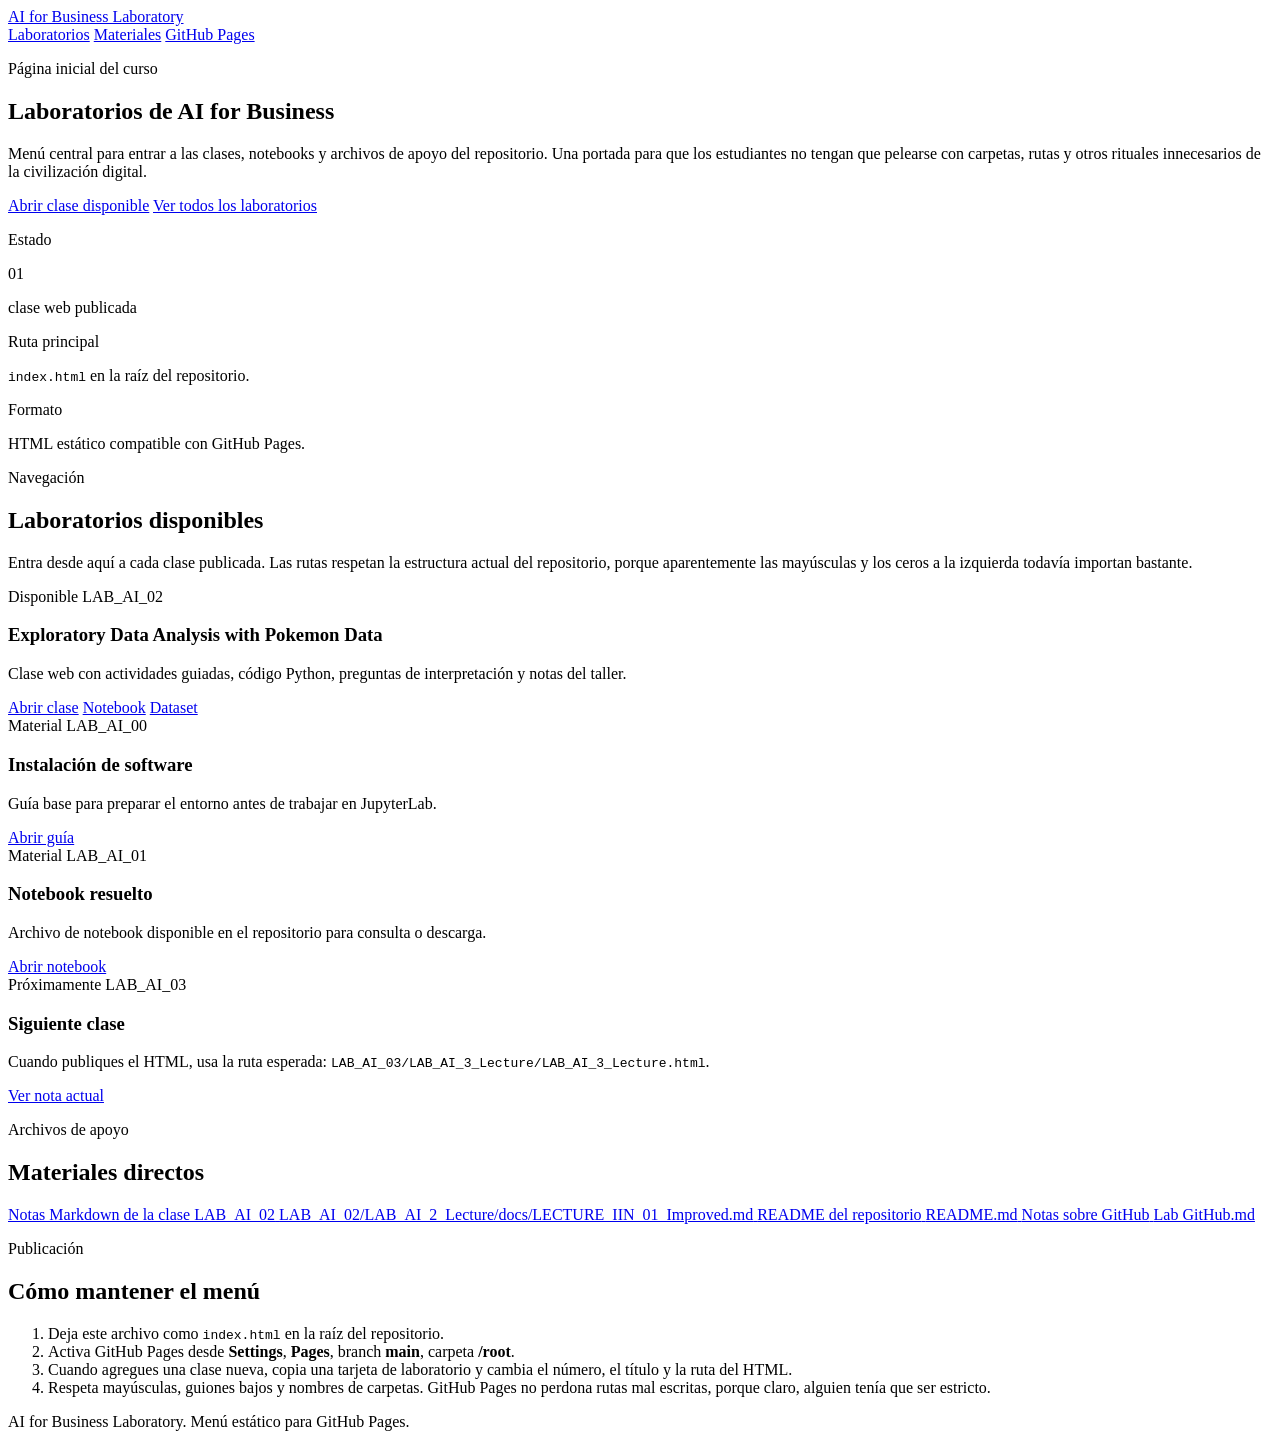
==== index.html @ a340f5af "Add files via upload" ====
<!DOCTYPE html>
<html lang="es">
<head>
  <meta charset="UTF-8">
  <meta name="viewport" content="width=device-width, initial-scale=1.0">
  <meta name="description" content="Menú principal del laboratorio AI for Business para navegar por clases, notebooks y materiales.">
  <title>AI for Business Laboratory</title>
  <link rel="stylesheet" href="assets/css/home.css">
</head>
<body class="page">
  <header class="topbar">
    <nav class="nav" aria-label="Navegación principal">
      <a class="nav__brand" href="#home">AI for Business Laboratory</a>
      <div class="nav__links">
        <a class="nav__link" href="#labs">Laboratorios</a>
        <a class="nav__link" href="#materials">Materiales</a>
        <a class="nav__link" href="#publish">GitHub Pages</a>
      </div>
    </nav>
  </header>

  <main class="page__main" id="home">
    <section class="hero">
      <div class="hero__card">
        <p class="hero__eyebrow">Página inicial del curso</p>
        <h1 class="hero__title">Laboratorios de AI for Business</h1>
        <p class="hero__lead">Menú central para entrar a las clases, notebooks y archivos de apoyo del repositorio. Una portada para que los estudiantes no tengan que pelearse con carpetas, rutas y otros rituales innecesarios de la civilización digital.</p>
        <div class="hero__actions">
          <a class="button button--primary" href="LAB_AI_02/LAB_AI_2_Lecture/LAB_AI_2_Lecture.html">Abrir clase disponible</a>
          <a class="button" href="#labs">Ver todos los laboratorios</a>
        </div>
      </div>
      <aside class="poster" aria-label="Resumen del sitio">
        <div class="poster__block">
          <p class="poster__label">Estado</p>
          <p class="poster__number">01</p>
          <p class="poster__text">clase web publicada</p>
        </div>
        <div class="poster__block">
          <p class="poster__label">Ruta principal</p>
          <p class="poster__text"><code>index.html</code> en la raíz del repositorio.</p>
        </div>
        <div class="poster__block">
          <p class="poster__label">Formato</p>
          <p class="poster__text">HTML estático compatible con GitHub Pages.</p>
        </div>
      </aside>
    </section>

    <section class="note-card" id="labs">
      <p class="note-card__eyebrow">Navegación</p>
      <h2 class="note-card__title">Laboratorios disponibles</h2>
      <p>Entra desde aquí a cada clase publicada. Las rutas respetan la estructura actual del repositorio, porque aparentemente las mayúsculas y los ceros a la izquierda todavía importan bastante.</p>

      <div class="lab-grid" aria-label="Lista de laboratorios">
        <article class="lab-card lab-card--ready">
          <div class="lab-card__header">
            <span class="lab-card__status">Disponible</span>
            <span class="lab-card__code">LAB_AI_02</span>
          </div>
          <h3 class="lab-card__title">Exploratory Data Analysis with Pokemon Data</h3>
          <p class="lab-card__text">Clase web con actividades guiadas, código Python, preguntas de interpretación y notas del taller.</p>
          <div class="lab-card__actions">
            <a class="button button--primary" href="LAB_AI_02/LAB_AI_2_Lecture/LAB_AI_2_Lecture.html">Abrir clase</a>
            <a class="button" href="LAB_AI_02/LAB_AI_02_Solved.ipynb">Notebook</a>
            <a class="button" href="LAB_AI_02/All_Pokemon.csv">Dataset</a>
          </div>
        </article>

        <article class="lab-card">
          <div class="lab-card__header">
            <span class="lab-card__status">Material</span>
            <span class="lab-card__code">LAB_AI_00</span>
          </div>
          <h3 class="lab-card__title">Instalación de software</h3>
          <p class="lab-card__text">Guía base para preparar el entorno antes de trabajar en JupyterLab.</p>
          <div class="lab-card__actions">
            <a class="button button--primary" href="LAB_AI_0_Install_Software.md">Abrir guía</a>
          </div>
        </article>

        <article class="lab-card">
          <div class="lab-card__header">
            <span class="lab-card__status">Material</span>
            <span class="lab-card__code">LAB_AI_01</span>
          </div>
          <h3 class="lab-card__title">Notebook resuelto</h3>
          <p class="lab-card__text">Archivo de notebook disponible en el repositorio para consulta o descarga.</p>
          <div class="lab-card__actions">
            <a class="button button--primary" href="LAB_AI_1_Solved.ipynb">Abrir notebook</a>
          </div>
        </article>

        <article class="lab-card lab-card--soon">
          <div class="lab-card__header">
            <span class="lab-card__status">Próximamente</span>
            <span class="lab-card__code">LAB_AI_03</span>
          </div>
          <h3 class="lab-card__title">Siguiente clase</h3>
          <p class="lab-card__text">Cuando publiques el HTML, usa la ruta esperada: <code>LAB_AI_03/LAB_AI_3_Lecture/LAB_AI_3_Lecture.html</code>.</p>
          <div class="lab-card__actions">
            <a class="button" href="LAB_AI_3_Lecture.md">Ver nota actual</a>
          </div>
        </article>
      </div>
    </section>

    <section class="note-card" id="materials">
      <p class="note-card__eyebrow">Archivos de apoyo</p>
      <h2 class="note-card__title">Materiales directos</h2>
      <div class="resource-list">
        <a class="resource-item" href="LAB_AI_02/LAB_AI_2_Lecture/docs/LECTURE_IIN_01_Improved.md">
          <span class="resource-item__title">Notas Markdown de la clase LAB_AI_02</span>
          <span class="resource-item__path">LAB_AI_02/LAB_AI_2_Lecture/docs/LECTURE_IIN_01_Improved.md</span>
        </a>
        <a class="resource-item" href="README.md">
          <span class="resource-item__title">README del repositorio</span>
          <span class="resource-item__path">README.md</span>
        </a>
        <a class="resource-item" href="Lab%20GitHub.md">
          <span class="resource-item__title">Notas sobre GitHub</span>
          <span class="resource-item__path">Lab GitHub.md</span>
        </a>
      </div>
    </section>

    <section class="note-card" id="publish">
      <p class="note-card__eyebrow">Publicación</p>
      <h2 class="note-card__title">Cómo mantener el menú</h2>
      <ol class="list list--ordered">
        <li class="list__item">Deja este archivo como <code>index.html</code> en la raíz del repositorio.</li>
        <li class="list__item">Activa GitHub Pages desde <strong>Settings</strong>, <strong>Pages</strong>, branch <strong>main</strong>, carpeta <strong>/root</strong>.</li>
        <li class="list__item">Cuando agregues una clase nueva, copia una tarjeta de laboratorio y cambia el número, el título y la ruta del HTML.</li>
        <li class="list__item">Respeta mayúsculas, guiones bajos y nombres de carpetas. GitHub Pages no perdona rutas mal escritas, porque claro, alguien tenía que ser estricto.</li>
      </ol>
    </section>
  </main>

  <footer class="footer">
    <p class="footer__text">AI for Business Laboratory. Menú estático para GitHub Pages. <span data-current-year></span></p>
  </footer>

  <script src="assets/js/home.js"></script>
</body>
</html>
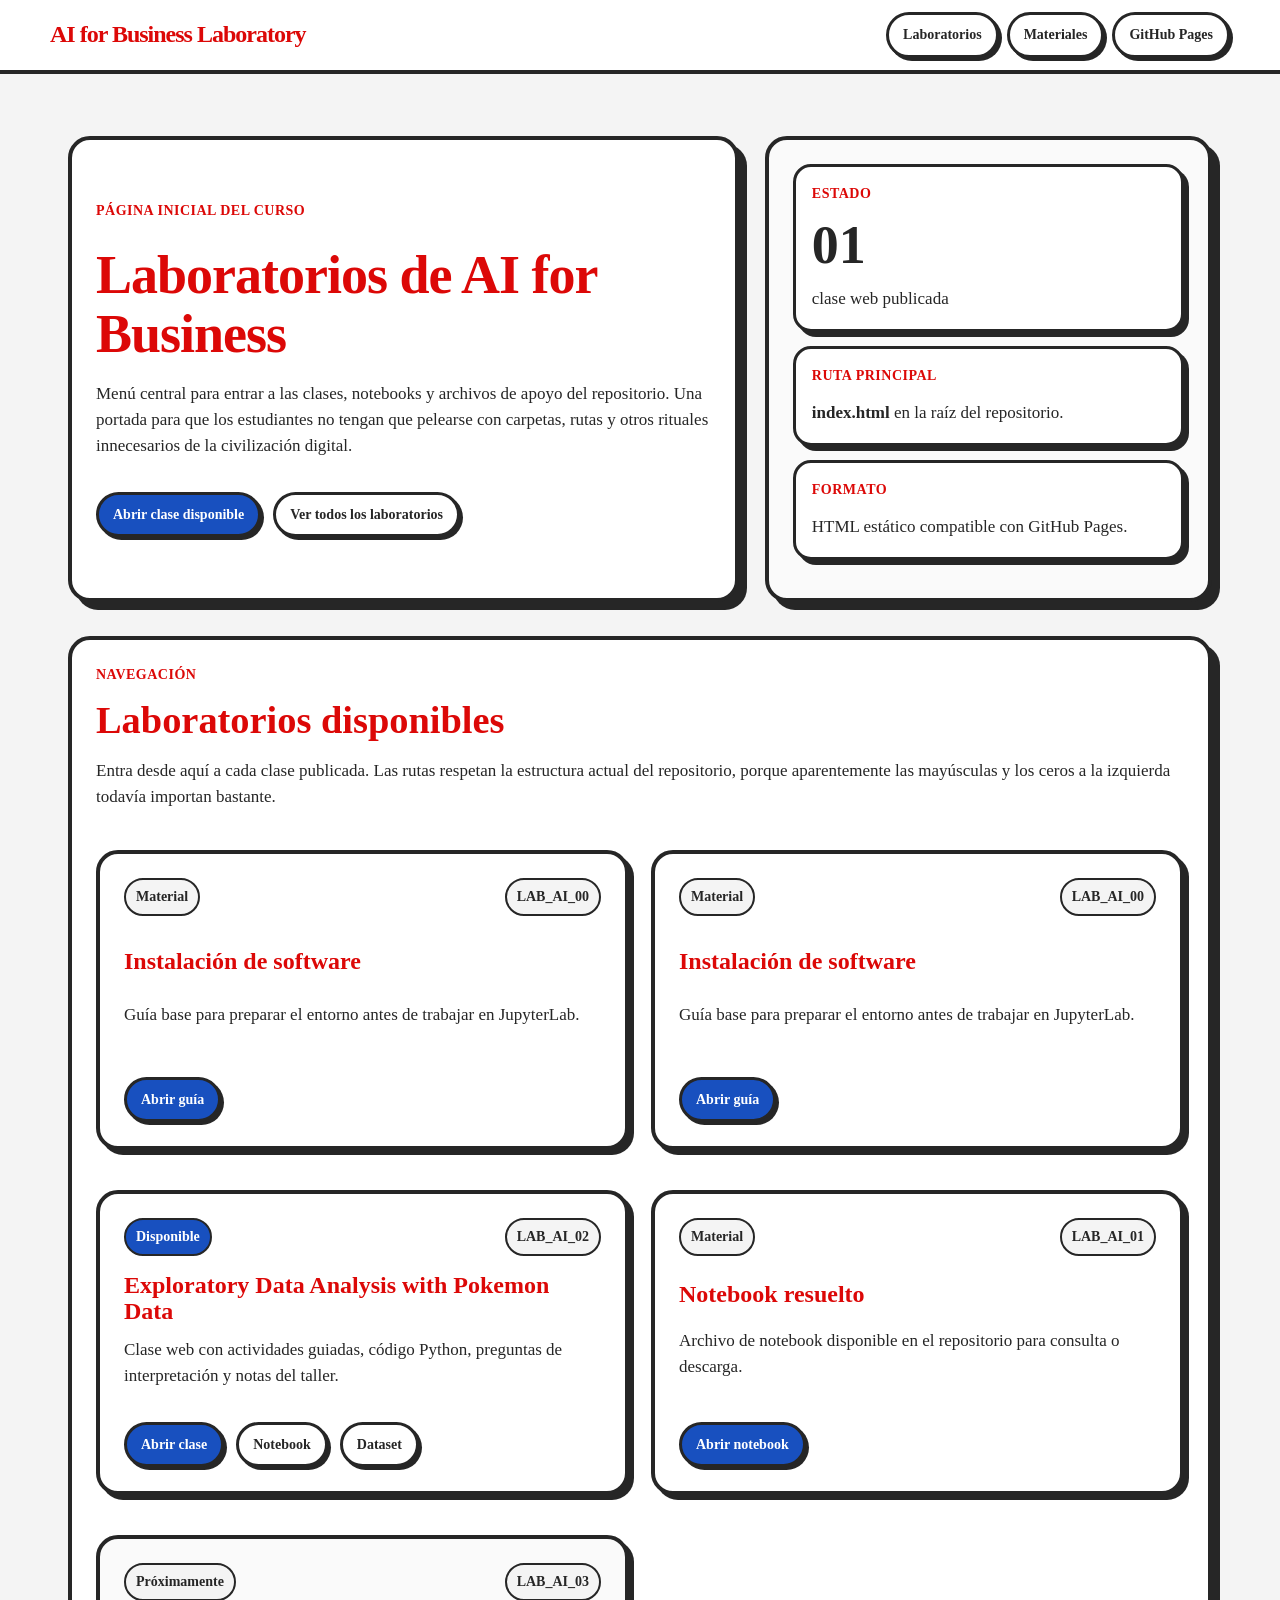
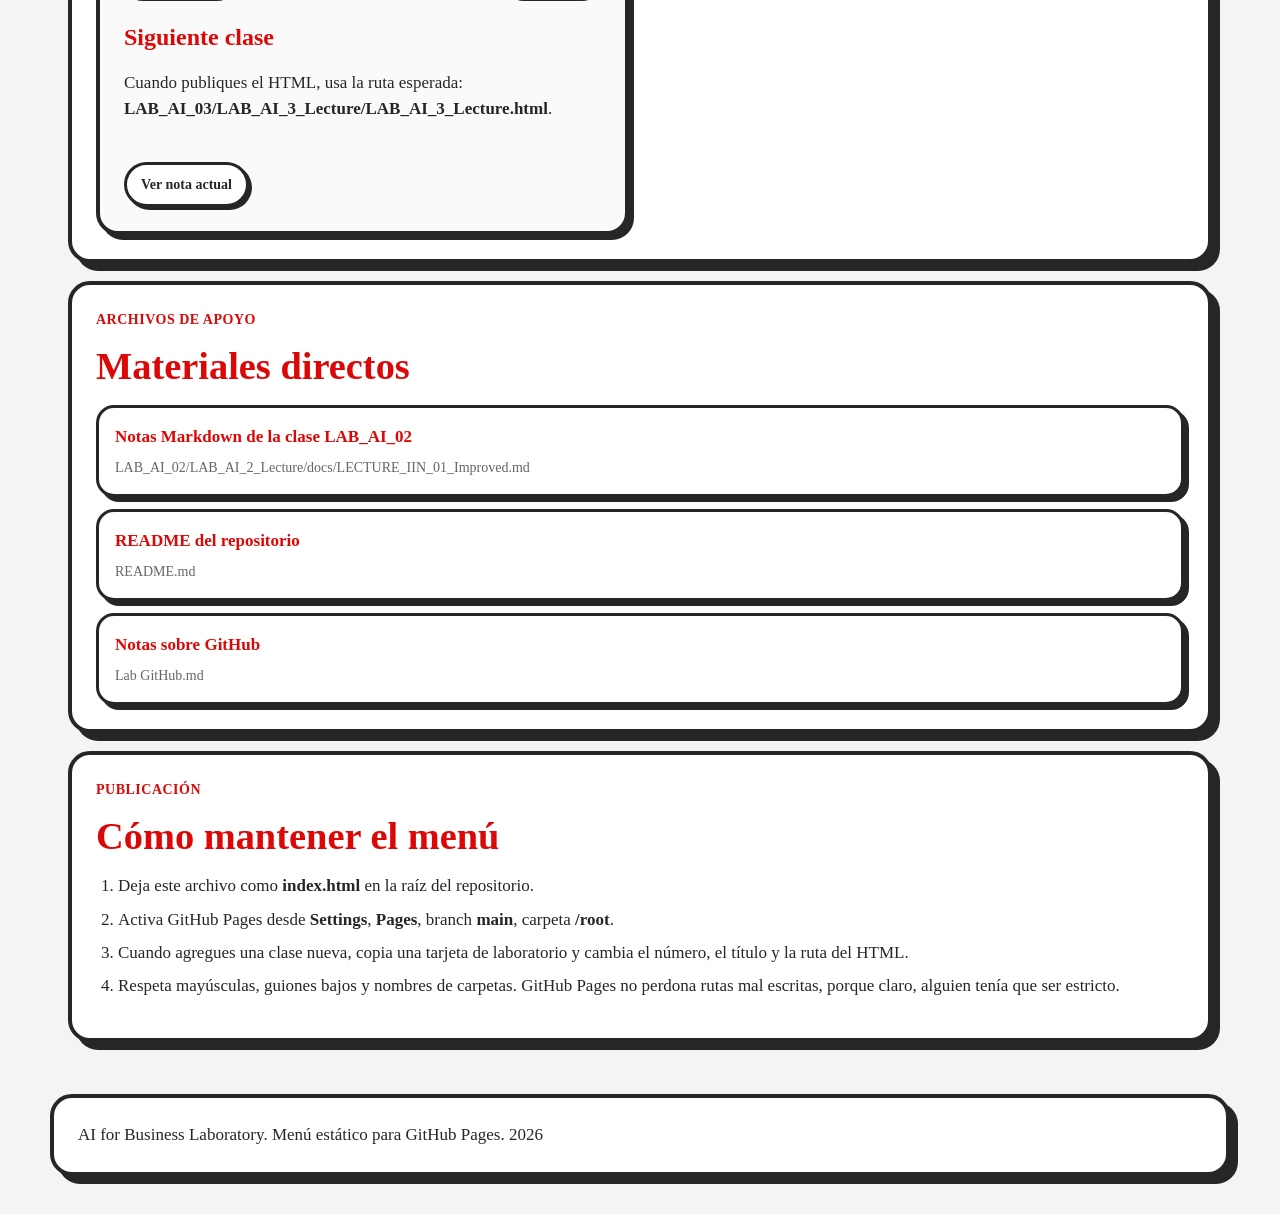
==== commit 3e05e5bb: "Update index.html" ====
--- a/index.html
+++ b/index.html
@@ -53,6 +53,29 @@
       <p>Entra desde aquí a cada clase publicada. Las rutas respetan la estructura actual del repositorio, porque aparentemente las mayúsculas y los ceros a la izquierda todavía importan bastante.</p>
 
       <div class="lab-grid" aria-label="Lista de laboratorios">
+                <article class="lab-card">
+          <div class="lab-card__header">
+            <span class="lab-card__status">Material</span>
+            <span class="lab-card__code">LAB_AI_00</span>
+          </div>
+          <h3 class="lab-card__title">Instalación de software</h3>
+          <p class="lab-card__text">Guía base para preparar el entorno antes de trabajar en JupyterLab.</p>
+          <div class="lab-card__actions">
+            <a class="button button--primary" href="LAB_AI_0_Install_Software.md">Abrir guía</a>
+          </div>
+        </article>
+
+        <article class="lab-card">
+          <div class="lab-card__header">
+            <span class="lab-card__status">Material</span>
+            <span class="lab-card__code">LAB_AI_00</span>
+          </div>
+          <h3 class="lab-card__title">Instalación de software</h3>
+          <p class="lab-card__text">Guía base para preparar el entorno antes de trabajar en JupyterLab.</p>
+          <div class="lab-card__actions">
+            <a class="button button--primary" href="LAB_AI_0_Install_Software.md">Abrir guía</a>
+          </div>
+        </article>
         <article class="lab-card lab-card--ready">
           <div class="lab-card__header">
             <span class="lab-card__status">Disponible</span>
@@ -67,17 +90,7 @@
           </div>
         </article>
 
-        <article class="lab-card">
-          <div class="lab-card__header">
-            <span class="lab-card__status">Material</span>
-            <span class="lab-card__code">LAB_AI_00</span>
-          </div>
-          <h3 class="lab-card__title">Instalación de software</h3>
-          <p class="lab-card__text">Guía base para preparar el entorno antes de trabajar en JupyterLab.</p>
-          <div class="lab-card__actions">
-            <a class="button button--primary" href="LAB_AI_0_Install_Software.md">Abrir guía</a>
-          </div>
-        </article>
+
 
         <article class="lab-card">
           <div class="lab-card__header">
--- a/assets/css/home.css
+++ b/assets/css/home.css
@@ -0,0 +1,346 @@
+/*
+  Home page style aligned with the LAB_AI lecture pages.
+  Palette: red for headings, blue for primary actions, white backgrounds, dark borders.
+*/
+
+:root {
+  --color-red: #dc0807;
+  --color-blue: #1850bf;
+  --color-white: #ffffff;
+  --color-dark: #262626;
+  --color-ink: #262626;
+  --color-light: #f4f4f4;
+  --color-soft: #fafafa;
+  --color-muted: #666666;
+  --border-heavy: 4px solid var(--color-dark);
+  --shadow-heavy: 8px 8px 0 var(--color-dark);
+  --shadow-small: 5px 5px 0 var(--color-dark);
+  --radius-large: 22px;
+  --font-main: "Comic Sans MS", "Comic Sans", cursive;
+  --font-size-small: 14px;
+  --font-size-base: 17px;
+  --font-size-large: 24px;
+  --font-size-title: clamp(34px, 5vw, 54px);
+}
+
+* {
+  box-sizing: border-box;
+  margin: 0;
+  padding: 0;
+}
+
+html {
+  scroll-behavior: smooth;
+}
+
+body {
+  font-family: var(--font-main);
+  background: var(--color-light);
+  color: var(--color-dark);
+  font-size: var(--font-size-base);
+  line-height: 1.55;
+}
+
+a,
+button,
+code {
+  font-family: inherit;
+}
+
+code {
+  font-weight: 900;
+}
+
+h1,
+h2,
+h3,
+h4 {
+  color: var(--color-red);
+  font-weight: 900;
+  line-height: 1.1;
+}
+
+p {
+  margin-bottom: 14px;
+}
+
+.page__main {
+  max-width: 1180px;
+  margin: 0 auto;
+  padding: 28px 18px 52px;
+}
+
+.topbar {
+  position: sticky;
+  top: 0;
+  z-index: 50;
+  background: var(--color-white);
+  color: var(--color-ink);
+  border-bottom: var(--border-heavy);
+  padding: 12px 18px;
+}
+
+.nav {
+  max-width: 1180px;
+  margin: 0 auto;
+  display: flex;
+  align-items: center;
+  justify-content: space-between;
+  gap: 14px;
+  flex-wrap: wrap;
+}
+
+.nav__brand {
+  color: var(--color-red);
+  font-size: var(--font-size-large);
+  font-weight: 900;
+  letter-spacing: -1px;
+  text-decoration: none;
+}
+
+.nav__links {
+  display: flex;
+  gap: 8px;
+  flex-wrap: wrap;
+}
+
+.nav__link,
+.button {
+  border: 3px solid var(--color-dark);
+  border-radius: 999px;
+  background: var(--color-white);
+  color: var(--color-dark);
+  padding: 9px 14px;
+  font-size: var(--font-size-small);
+  font-weight: 900;
+  cursor: pointer;
+  box-shadow: 3px 3px 0 var(--color-dark);
+  text-decoration: none;
+  display: inline-flex;
+  align-items: center;
+  justify-content: center;
+}
+
+.button--primary {
+  background: var(--color-blue);
+  color: var(--color-white);
+}
+
+.hero__card,
+.poster,
+.note-card,
+.lab-card,
+.footer {
+  background: var(--color-white);
+  color: var(--color-ink);
+  border: var(--border-heavy);
+  border-radius: var(--radius-large);
+  box-shadow: var(--shadow-heavy);
+  padding: 24px;
+}
+
+.hero {
+  display: grid;
+  grid-template-columns: 1.2fr 0.8fr;
+  gap: 26px;
+  align-items: stretch;
+  min-height: 420px;
+  margin: 34px 0;
+  scroll-margin-top: 110px;
+}
+
+.hero__card {
+  display: flex;
+  flex-direction: column;
+  justify-content: center;
+}
+
+.hero__actions,
+.lab-card__actions {
+  display: flex;
+  gap: 12px;
+  flex-wrap: wrap;
+  margin-top: 18px;
+}
+
+.hero__eyebrow,
+.note-card__eyebrow,
+.poster__label {
+  color: var(--color-red);
+  font-size: var(--font-size-small);
+  font-weight: 900;
+  letter-spacing: 0.5px;
+  text-transform: uppercase;
+}
+
+.hero__title {
+  font-size: var(--font-size-title);
+  margin: 10px 0 16px;
+  letter-spacing: -1px;
+}
+
+.hero__lead {
+  max-width: 820px;
+}
+
+.poster {
+  background: var(--color-soft);
+  display: flex;
+  flex-direction: column;
+  justify-content: space-between;
+}
+
+.poster__block {
+  border: 3px solid var(--color-dark);
+  border-radius: 18px;
+  padding: 16px;
+  background: var(--color-white);
+  margin-bottom: 14px;
+  box-shadow: var(--shadow-small);
+}
+
+.poster__number {
+  font-size: var(--font-size-title);
+  font-weight: 900;
+  color: var(--color-dark);
+  line-height: 1;
+}
+
+.poster__text {
+  margin-bottom: 0;
+}
+
+.note-card,
+.lab-card {
+  margin-top: 18px;
+  scroll-margin-top: 110px;
+}
+
+.note-card__title {
+  font-size: clamp(28px, 3vw, 42px);
+  margin: 8px 0 16px;
+}
+
+.lab-grid {
+  display: grid;
+  grid-template-columns: repeat(2, minmax(0, 1fr));
+  gap: 22px;
+  margin-top: 22px;
+}
+
+.lab-card {
+  box-shadow: var(--shadow-small);
+  display: flex;
+  flex-direction: column;
+  justify-content: space-between;
+  min-height: 300px;
+}
+
+.lab-card__header {
+  display: flex;
+  justify-content: space-between;
+  gap: 12px;
+  flex-wrap: wrap;
+  align-items: center;
+  margin-bottom: 16px;
+}
+
+.lab-card__status,
+.lab-card__code {
+  border: 2px solid var(--color-dark);
+  border-radius: 999px;
+  padding: 6px 10px;
+  background: var(--color-light);
+  color: var(--color-dark);
+  font-size: var(--font-size-small);
+  font-weight: 900;
+}
+
+.lab-card--ready .lab-card__status {
+  background: var(--color-blue);
+  color: var(--color-white);
+}
+
+.lab-card--soon {
+  background: var(--color-soft);
+}
+
+.lab-card__title {
+  font-size: var(--font-size-large);
+  margin-bottom: 12px;
+}
+
+.lab-card__text {
+  color: var(--color-ink);
+}
+
+.resource-list {
+  display: grid;
+  gap: 12px;
+  margin-top: 18px;
+}
+
+.resource-item {
+  border: 3px solid var(--color-dark);
+  border-radius: 18px;
+  color: var(--color-dark);
+  background: var(--color-white);
+  box-shadow: var(--shadow-small);
+  padding: 16px;
+  text-decoration: none;
+  display: grid;
+  gap: 6px;
+}
+
+.resource-item__title {
+  color: var(--color-red);
+  font-weight: 900;
+}
+
+.resource-item__path {
+  color: var(--color-muted);
+  font-size: var(--font-size-small);
+  overflow-wrap: anywhere;
+}
+
+.list {
+  padding-left: 22px;
+  margin-bottom: 14px;
+}
+
+.list__item {
+  margin: 7px 0;
+}
+
+.footer {
+  max-width: 1180px;
+  margin: 0 auto 38px;
+  padding: 24px;
+}
+
+.footer__text {
+  margin-bottom: 0;
+}
+
+.nav__link:hover,
+.button:hover,
+.resource-item:hover {
+  transform: translate(2px, 2px);
+  box-shadow: 1px 1px 0 var(--color-dark);
+}
+
+@media (max-width: 900px) {
+  .hero,
+  .lab-grid {
+    grid-template-columns: 1fr;
+  }
+
+  .hero,
+  .hero__card,
+  .poster,
+  .note-card,
+  .lab-card,
+  .footer {
+    padding: 18px;
+  }
+}
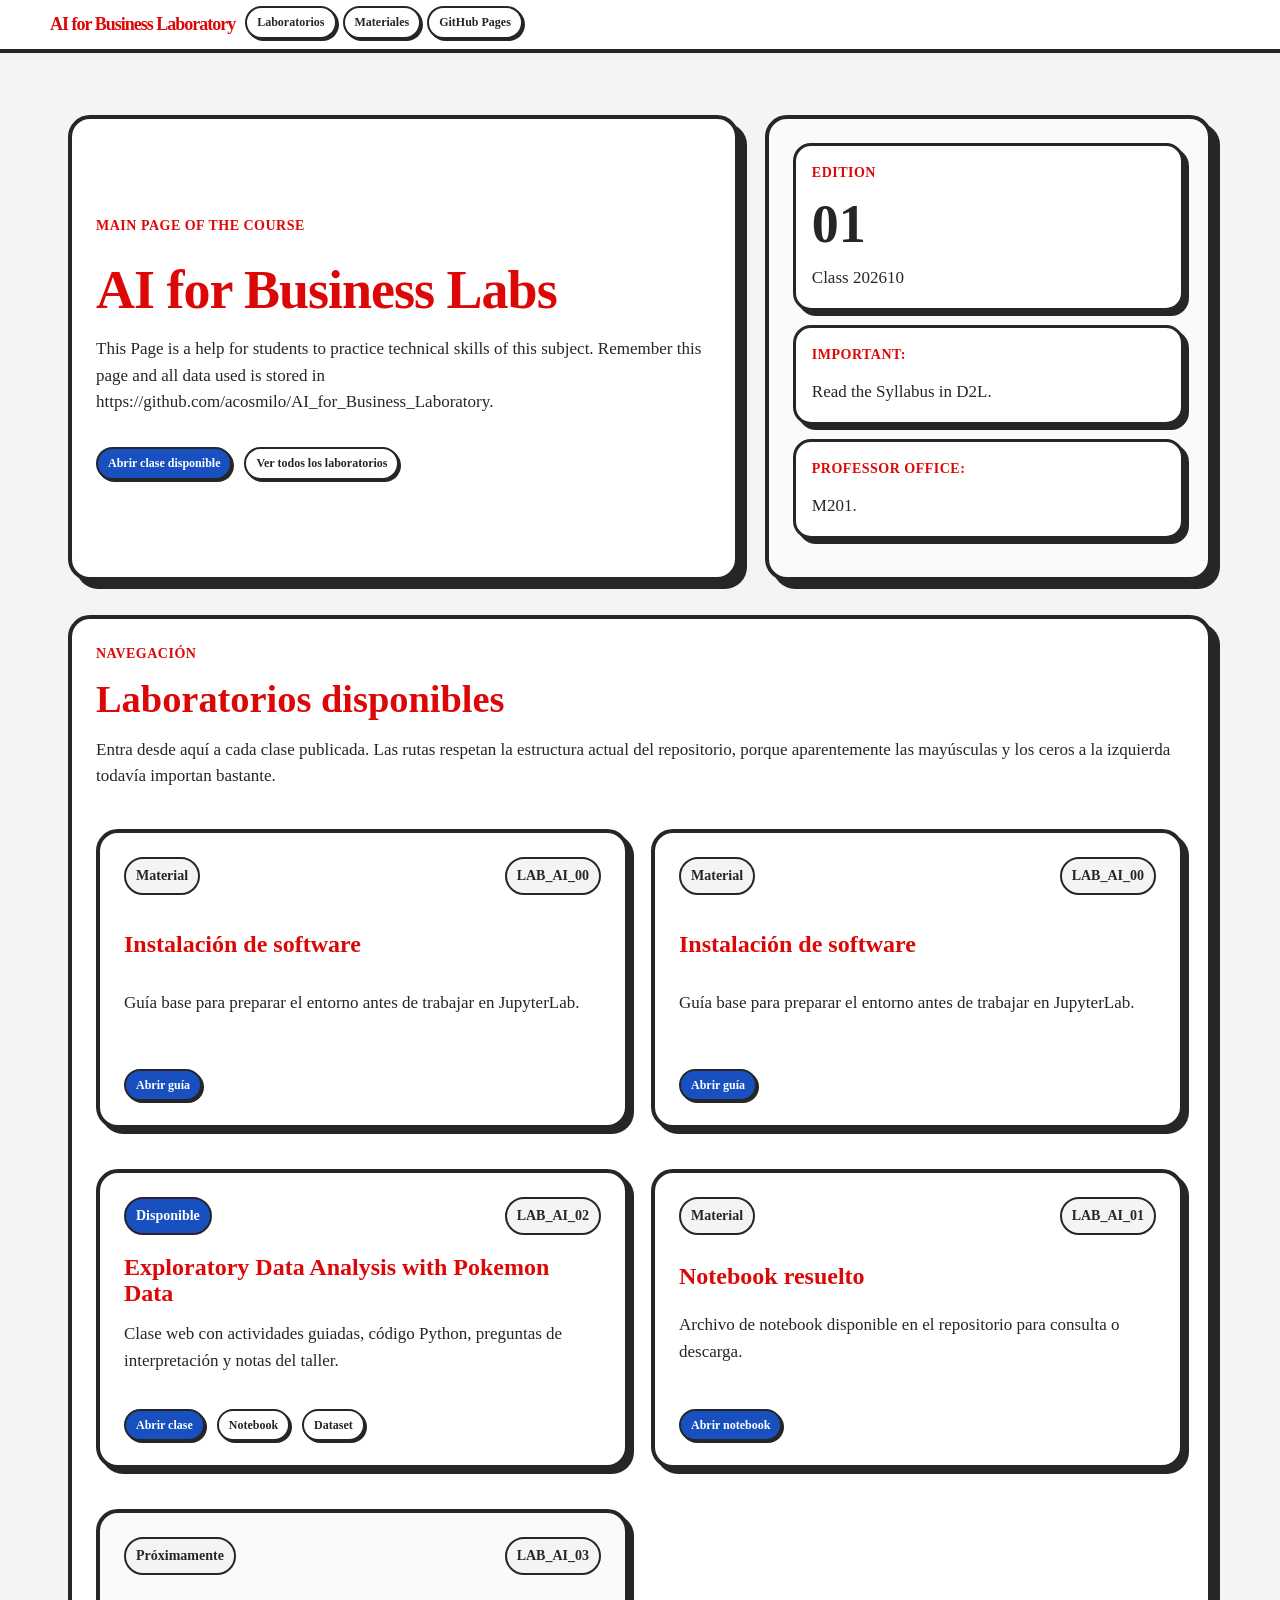
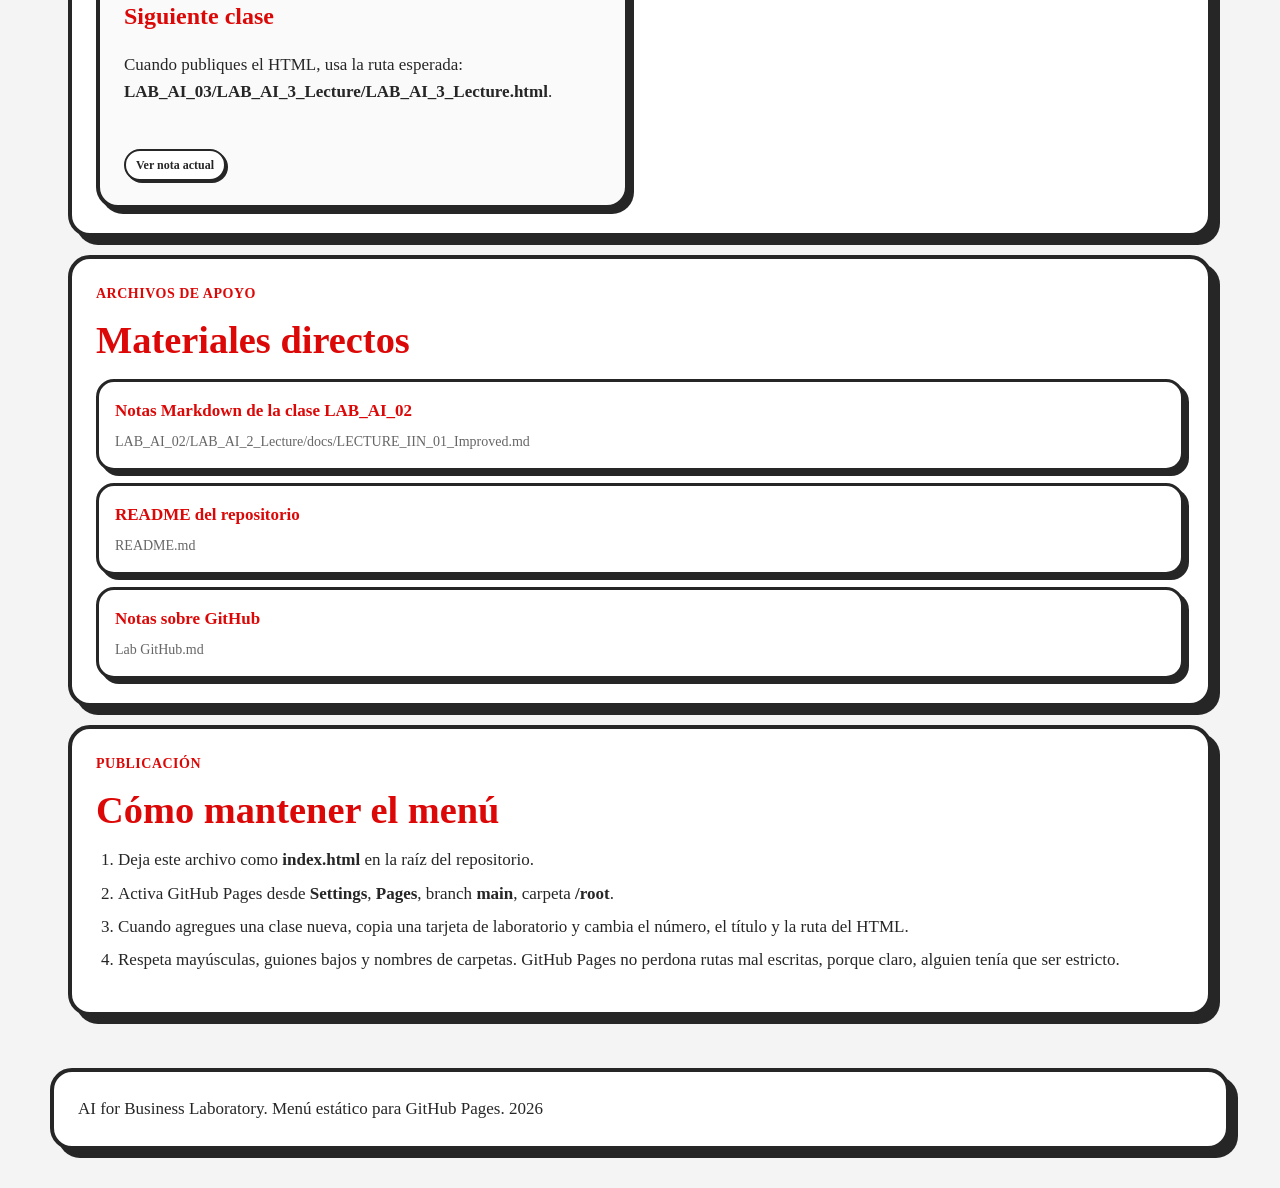
==== commit ee92e99d: "Update index.html" ====
--- a/index.html
+++ b/index.html
@@ -22,9 +22,10 @@
   <main class="page__main" id="home">
     <section class="hero">
       <div class="hero__card">
-        <p class="hero__eyebrow">Página inicial del curso</p>
-        <h1 class="hero__title">Laboratorios de AI for Business</h1>
-        <p class="hero__lead">Menú central para entrar a las clases, notebooks y archivos de apoyo del repositorio. Una portada para que los estudiantes no tengan que pelearse con carpetas, rutas y otros rituales innecesarios de la civilización digital.</p>
+        <p class="hero__eyebrow">Main Page of the course</p>
+        <h1 class="hero__title">AI for Business Labs</h1>
+        <p class="hero__lead">This Page is a help for students to practice technical skills of this subject. Remember this page and 
+          all data used is stored in https://github.com/acosmilo/AI_for_Business_Laboratory.</p>
         <div class="hero__actions">
           <a class="button button--primary" href="LAB_AI_02/LAB_AI_2_Lecture/LAB_AI_2_Lecture.html">Abrir clase disponible</a>
           <a class="button" href="#labs">Ver todos los laboratorios</a>
@@ -32,17 +33,17 @@
       </div>
       <aside class="poster" aria-label="Resumen del sitio">
         <div class="poster__block">
-          <p class="poster__label">Estado</p>
+          <p class="poster__label">Edition</p>
           <p class="poster__number">01</p>
-          <p class="poster__text">clase web publicada</p>
+          <p class="poster__text">Class 202610</p>
         </div>
         <div class="poster__block">
-          <p class="poster__label">Ruta principal</p>
-          <p class="poster__text"><code>index.html</code> en la raíz del repositorio.</p>
+          <p class="poster__label">Important:</p>
+          <p class="poster__text"> Read the Syllabus in D2L.</p>
         </div>
         <div class="poster__block">
-          <p class="poster__label">Formato</p>
-          <p class="poster__text">HTML estático compatible con GitHub Pages.</p>
+          <p class="poster__label">Professor Office:</p>
+          <p class="poster__text">M201.</p>
         </div>
       </aside>
     </section>
--- a/assets/css/home.css
+++ b/assets/css/home.css
@@ -344,3 +344,41 @@
     padding: 18px;
   }
 }
+/* Compact header / nav */
+.topbar {
+  padding: 6px 14px;
+}
+
+.nav {
+  flex-wrap: nowrap;
+  align-items: center;
+  gap: 10px;
+}
+
+.nav__brand {
+  flex: 0 0 auto;
+  font-size: 18px;
+  line-height: 1;
+  white-space: nowrap;
+}
+
+.nav__links {
+  flex: 1 1 auto;
+  min-width: 0;
+  display: flex;
+  flex-wrap: nowrap;
+  gap: 6px;
+  overflow-x: auto;
+  overflow-y: hidden;
+  padding-bottom: 4px;
+}
+
+.nav__link,
+.button {
+  flex: 0 0 auto;
+  white-space: nowrap;
+  padding: 5px 10px;
+  font-size: 12px;
+  border-width: 2px;
+  box-shadow: 2px 2px 0 var(--color-dark);
+}
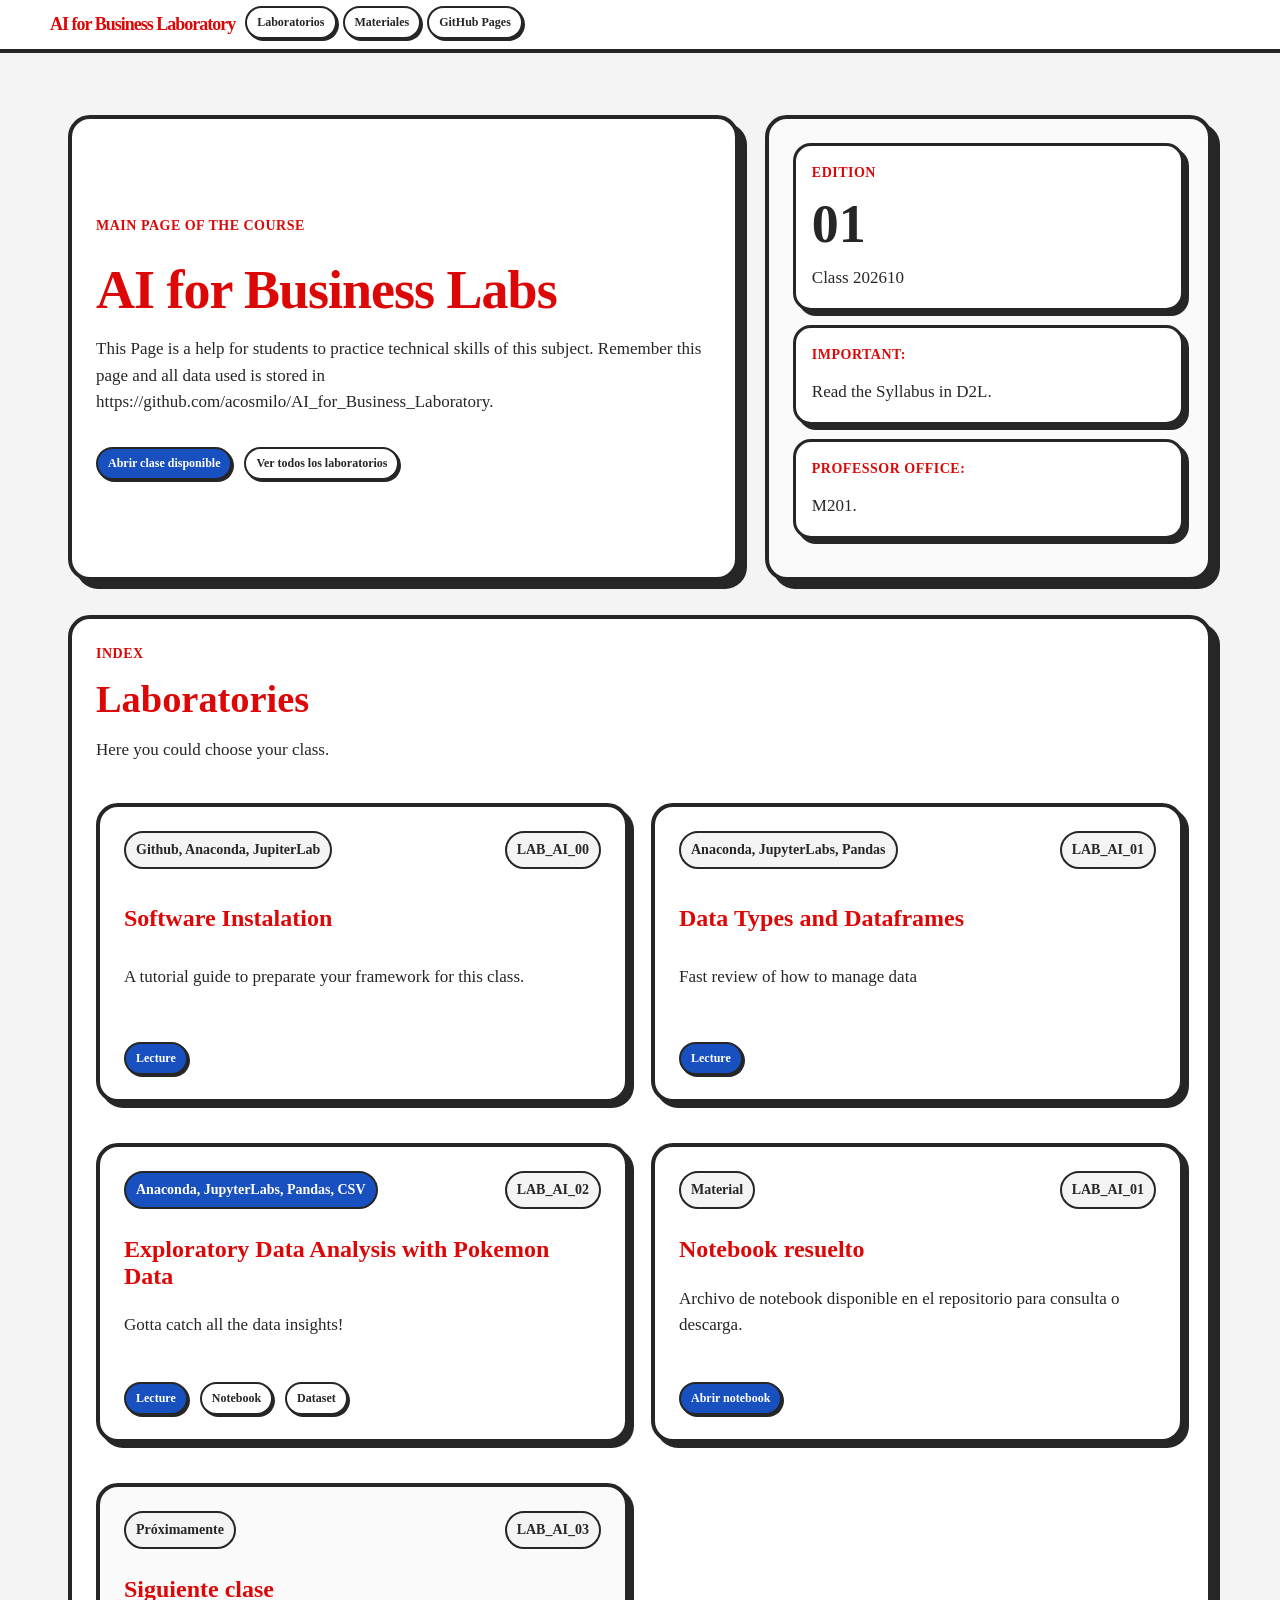
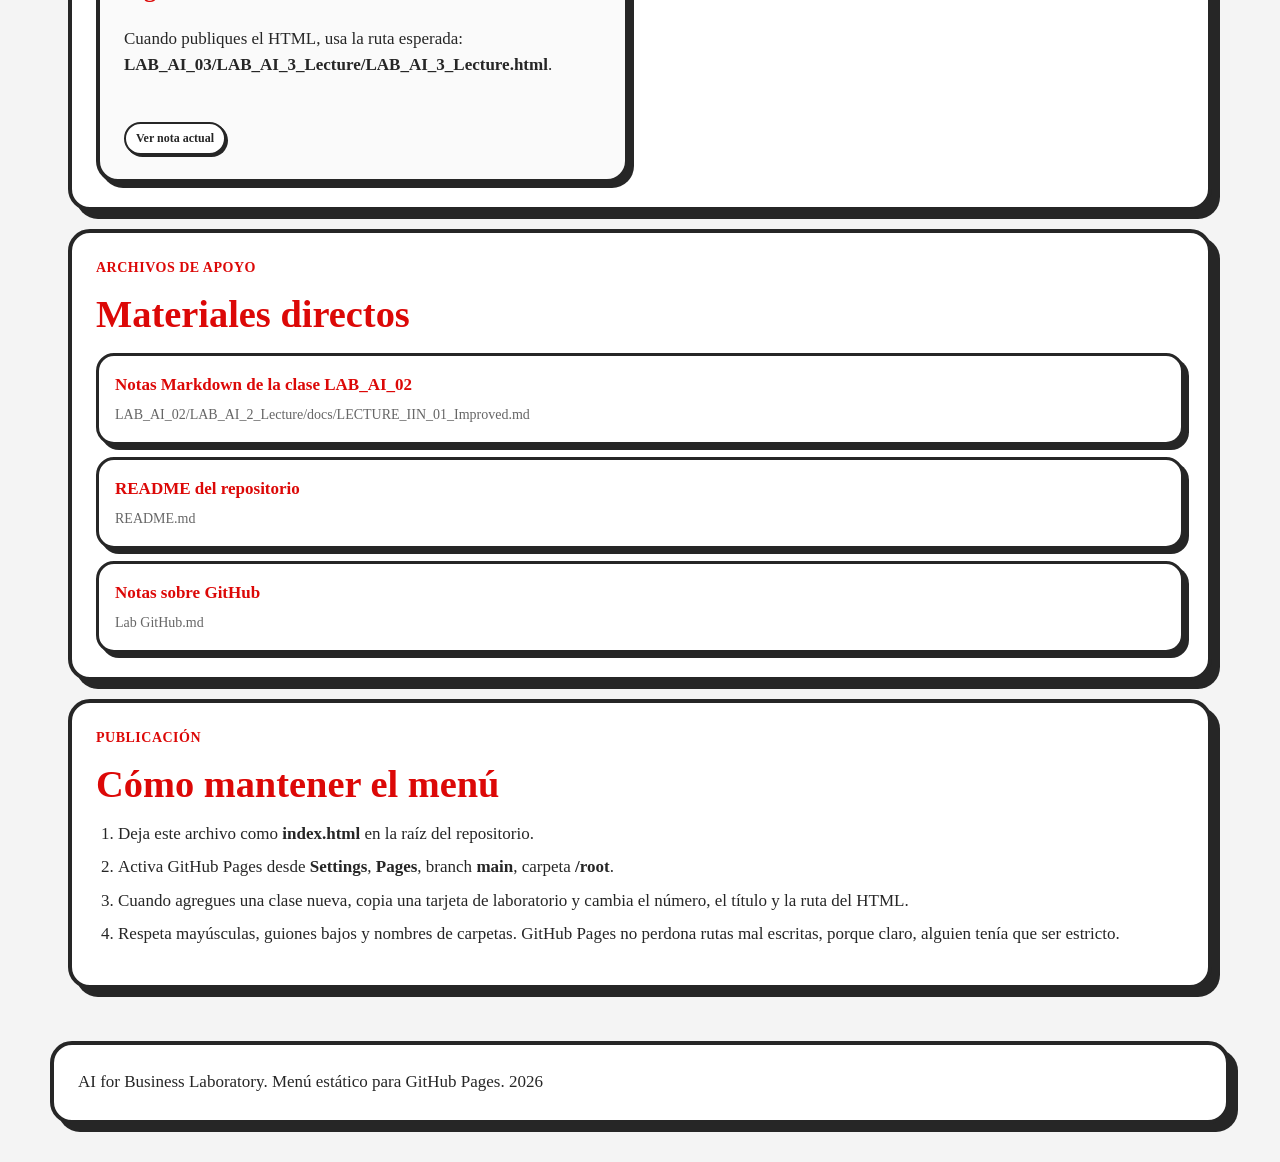
==== commit 6d144eda: "new data" ====
--- a/index.html
+++ b/index.html
@@ -49,44 +49,45 @@
     </section>
 
     <section class="note-card" id="labs">
-      <p class="note-card__eyebrow">Navegación</p>
-      <h2 class="note-card__title">Laboratorios disponibles</h2>
-      <p>Entra desde aquí a cada clase publicada. Las rutas respetan la estructura actual del repositorio, porque aparentemente las mayúsculas y los ceros a la izquierda todavía importan bastante.</p>
+      <p class="note-card__eyebrow">Index</p>
+      <h2 class="note-card__title">Laboratories</h2>
+      <p>Here you could choose your class.
+      <div class="lab-grid" aria-label="Lista de laboratorios">
 
-      <div class="lab-grid" aria-label="Lista de laboratorios">
-                <article class="lab-card">
+        <article class="lab-card">
           <div class="lab-card__header">
-            <span class="lab-card__status">Material</span>
+            <span class="lab-card__status">Github, Anaconda, JupiterLab</span>
             <span class="lab-card__code">LAB_AI_00</span>
           </div>
-          <h3 class="lab-card__title">Instalación de software</h3>
-          <p class="lab-card__text">Guía base para preparar el entorno antes de trabajar en JupyterLab.</p>
+          <h3 class="lab-card__title">Software Instalation</h3>
+          <p class="lab-card__text">A tutorial guide to preparate your framework for this class.</p>
           <div class="lab-card__actions">
-            <a class="button button--primary" href="LAB_AI_0_Install_Software.md">Abrir guía</a>
+            <a class="button button--primary" href="LAB_AI_0_Install_Software.md">Lecture</a>
           </div>
         </article>
 
         <article class="lab-card">
           <div class="lab-card__header">
-            <span class="lab-card__status">Material</span>
-            <span class="lab-card__code">LAB_AI_00</span>
+            <span class="lab-card__status">Anaconda, JupyterLabs, Pandas</span>
+            <span class="lab-card__code">LAB_AI_01</span>
           </div>
-          <h3 class="lab-card__title">Instalación de software</h3>
-          <p class="lab-card__text">Guía base para preparar el entorno antes de trabajar en JupyterLab.</p>
+          <h3 class="lab-card__title">Data Types and Dataframes</h3>
+          <p class="lab-card__text">Fast review of how to manage data</p>
           <div class="lab-card__actions">
-            <a class="button button--primary" href="LAB_AI_0_Install_Software.md">Abrir guía</a>
+            <a class="button button--primary" href="LAB_AI_0_Install_Software.md">Lecture</a>
           </div>
         </article>
+
         <article class="lab-card lab-card--ready">
           <div class="lab-card__header">
-            <span class="lab-card__status">Disponible</span>
+            <span class="lab-card__status">Anaconda, JupyterLabs, Pandas, CSV</span>
             <span class="lab-card__code">LAB_AI_02</span>
           </div>
           <h3 class="lab-card__title">Exploratory Data Analysis with Pokemon Data</h3>
-          <p class="lab-card__text">Clase web con actividades guiadas, código Python, preguntas de interpretación y notas del taller.</p>
+          <p class="lab-card__text">Gotta catch all the data insights!</p>
           <div class="lab-card__actions">
-            <a class="button button--primary" href="LAB_AI_02/LAB_AI_2_Lecture/LAB_AI_2_Lecture.html">Abrir clase</a>
-            <a class="button" href="LAB_AI_02/LAB_AI_02_Solved.ipynb">Notebook</a>
+            <a class="button button--primary" href="LAB_AI_02/LAB_AI_2_Lecture/LAB_AI_2_Lecture.html">Lecture</a>
+            <a class="button" href="LAB_AI_02/LAB_AI_02_Solved.ipynb" download="LAB_AI_02_Solved.ipynb">Notebook</a>
             <a class="button" href="LAB_AI_02/All_Pokemon.csv">Dataset</a>
           </div>
         </article>
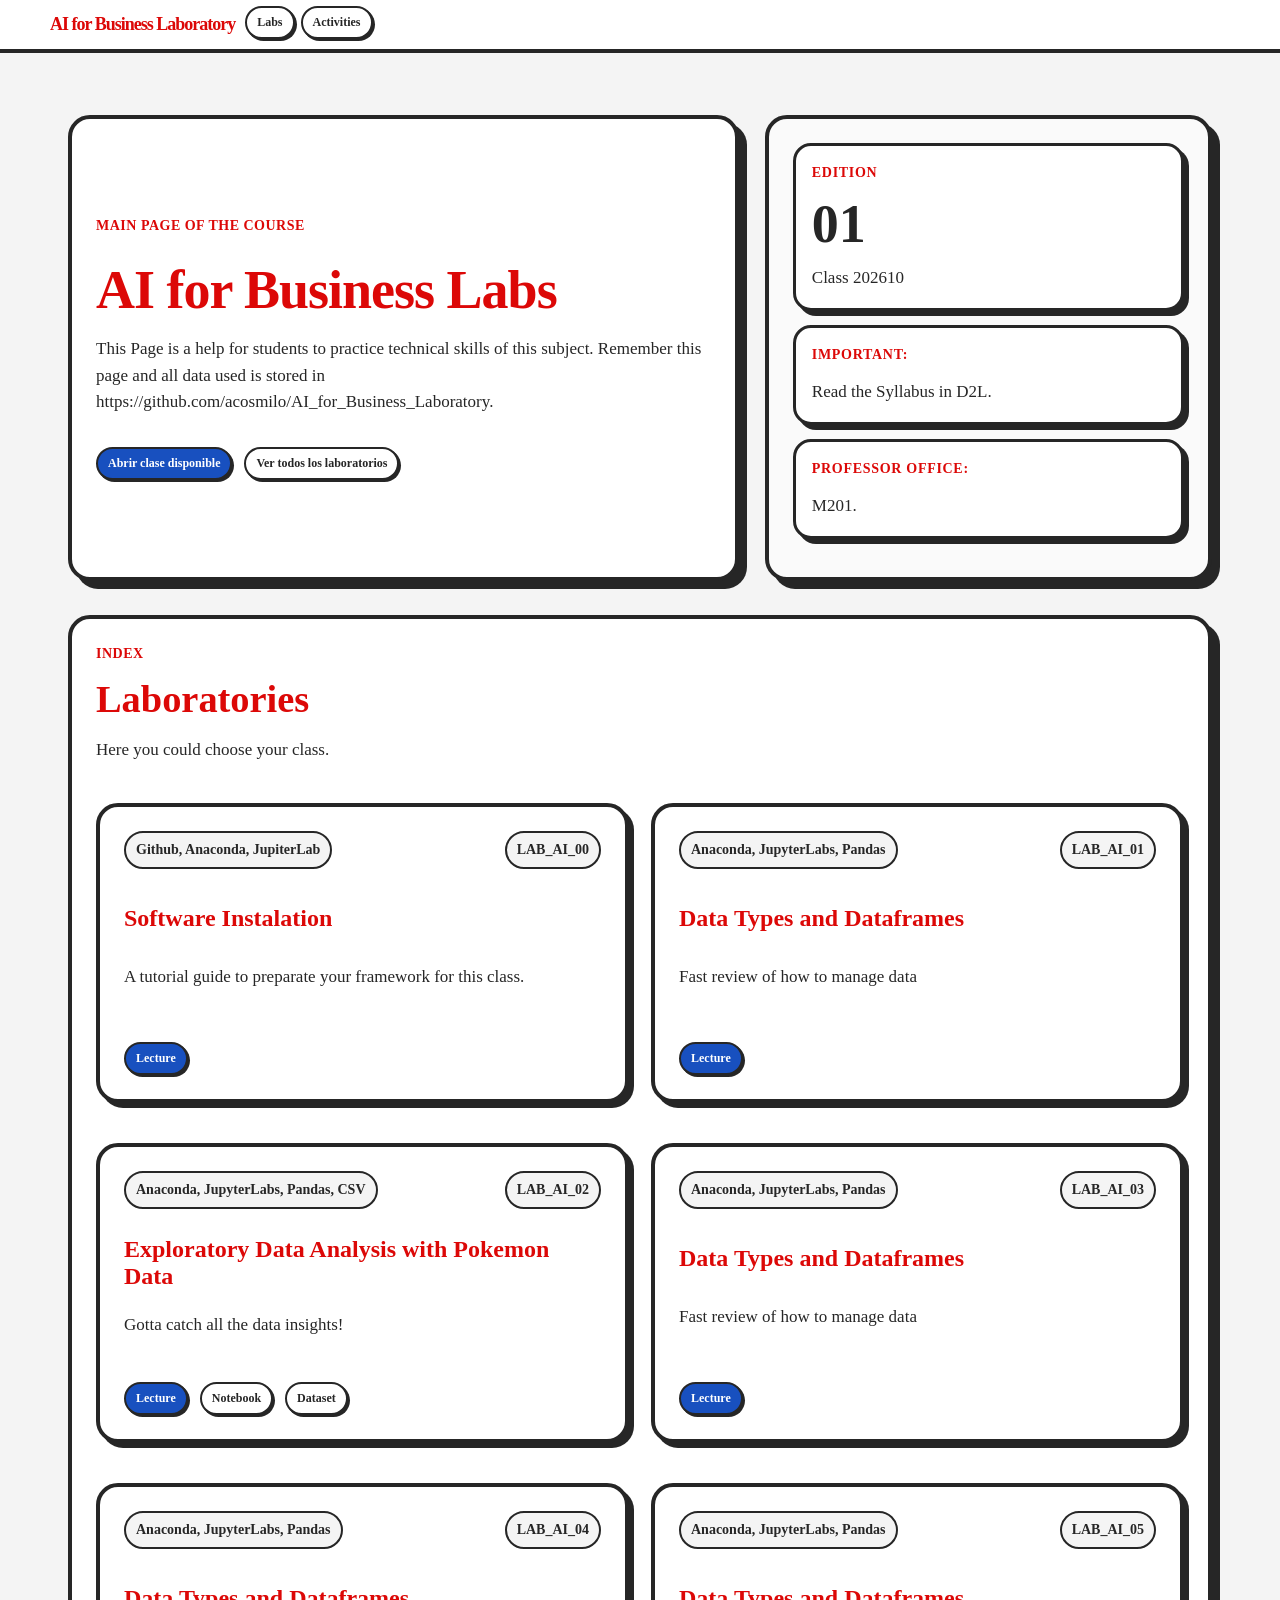
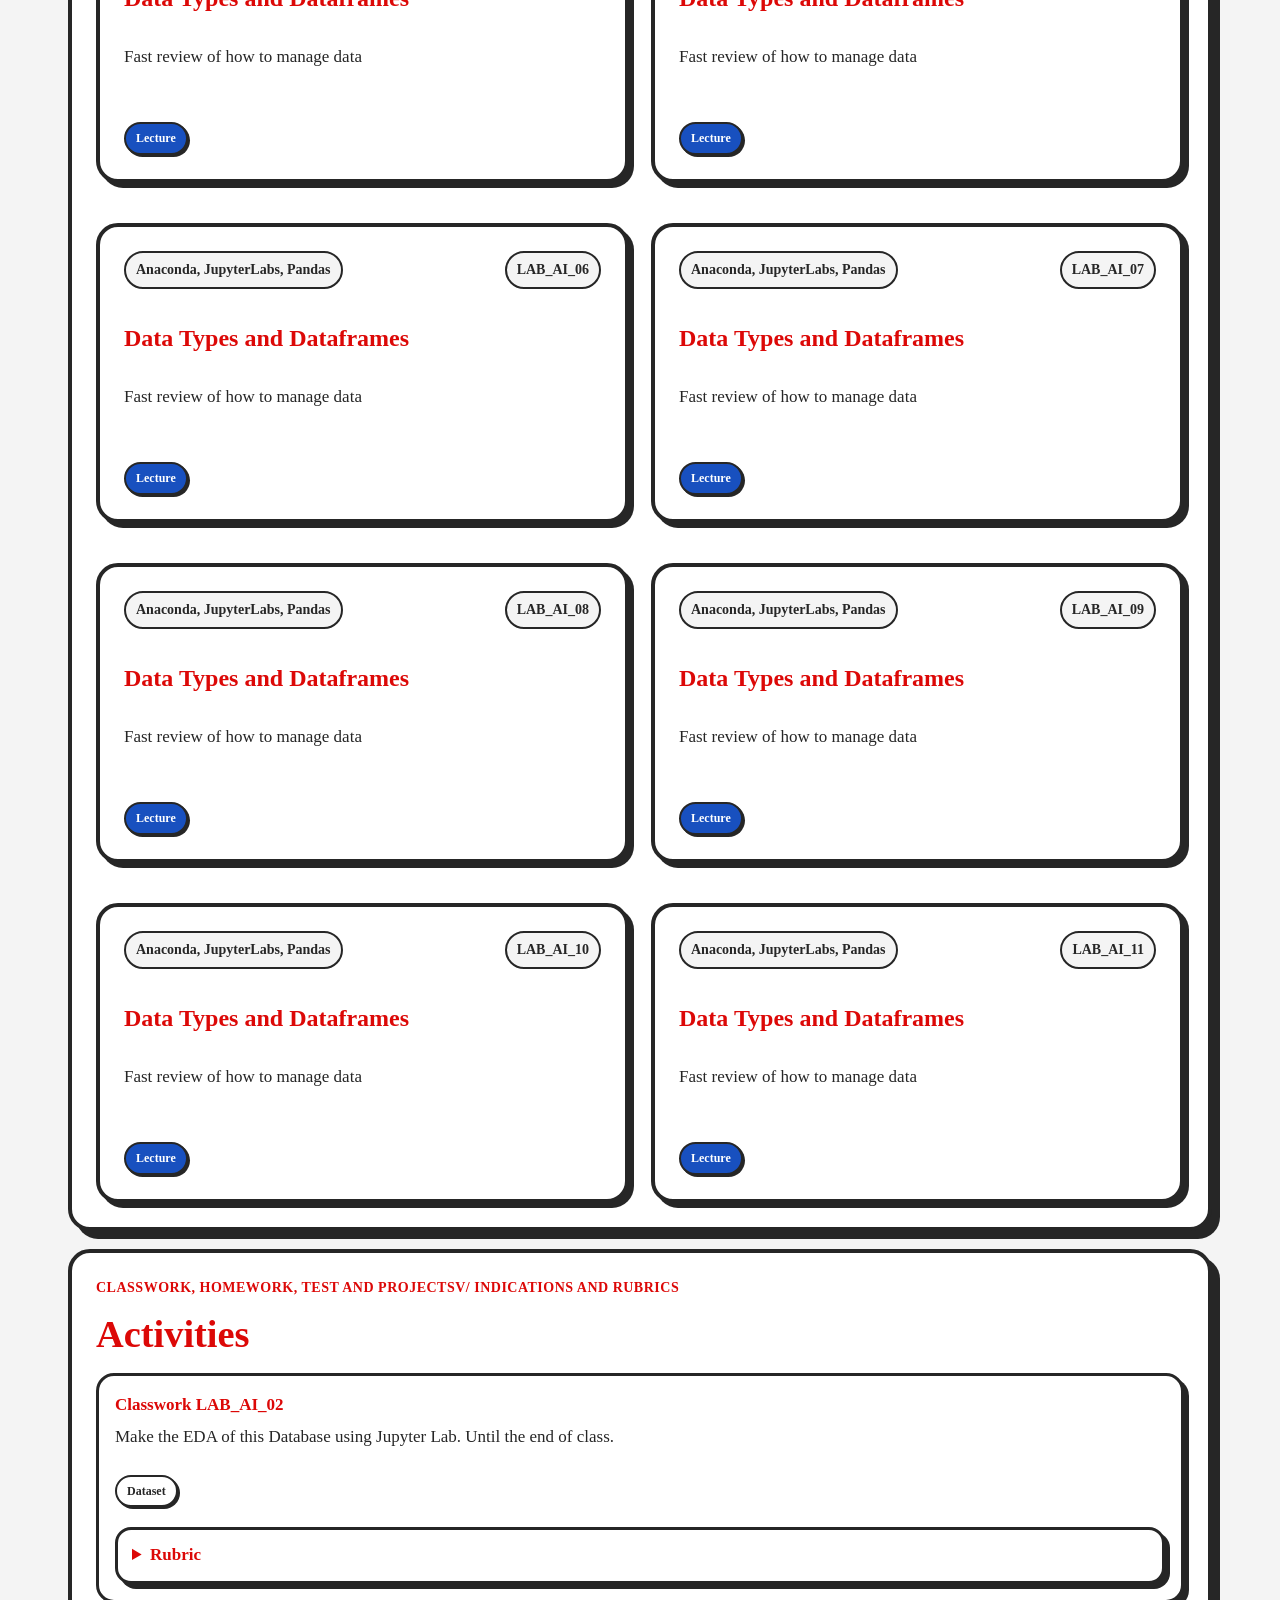
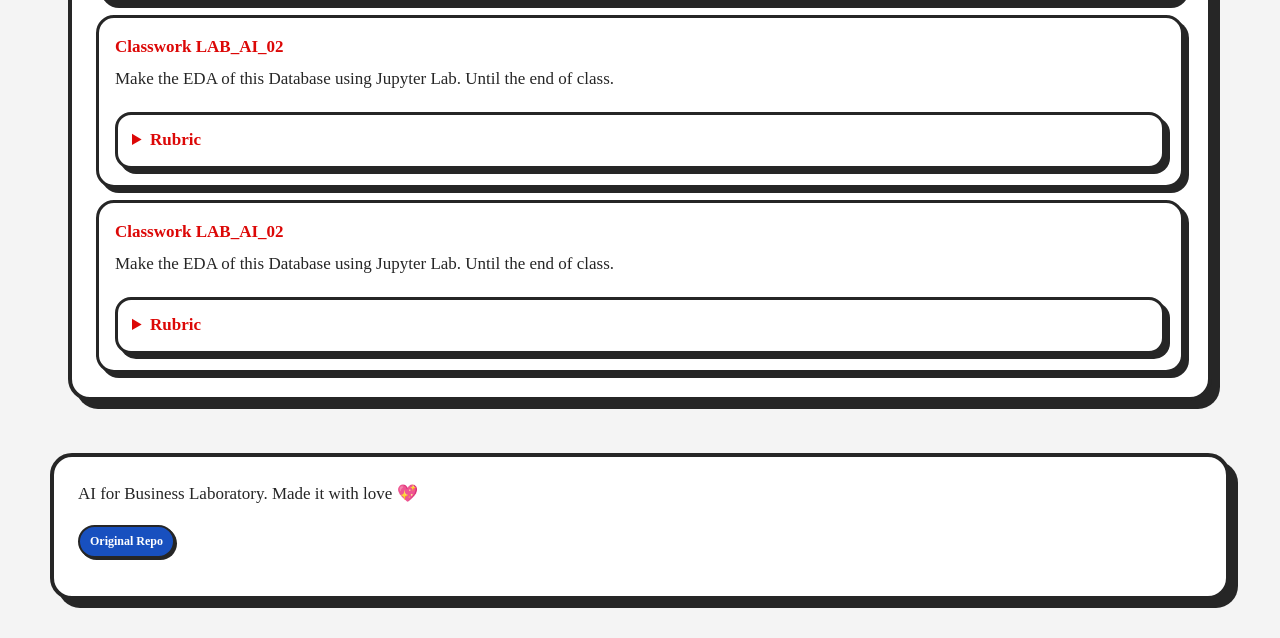
==== commit a657d220: "update" ====
--- a/index.html
+++ b/index.html
@@ -5,16 +5,16 @@
   <meta name="viewport" content="width=device-width, initial-scale=1.0">
   <meta name="description" content="Menú principal del laboratorio AI for Business para navegar por clases, notebooks y materiales.">
   <title>AI for Business Laboratory</title>
-  <link rel="stylesheet" href="assets/css/home.css">
+  <link rel="stylesheet" href="assets/css/styles.css">
 </head>
 <body class="page">
   <header class="topbar">
     <nav class="nav" aria-label="Navegación principal">
       <a class="nav__brand" href="#home">AI for Business Laboratory</a>
       <div class="nav__links">
-        <a class="nav__link" href="#labs">Laboratorios</a>
-        <a class="nav__link" href="#materials">Materiales</a>
-        <a class="nav__link" href="#publish">GitHub Pages</a>
+        <a class="nav__link" href="#labs">Labs</a>
+        <a class="nav__link" href="#activities">Activities</a>
+
       </div>
     </nav>
   </header>
@@ -78,7 +78,7 @@
           </div>
         </article>
 
-        <article class="lab-card lab-card--ready">
+        <article class="lab-card">
           <div class="lab-card__header">
             <span class="lab-card__status">Anaconda, JupyterLabs, Pandas, CSV</span>
             <span class="lab-card__code">LAB_AI_02</span>
@@ -86,74 +86,208 @@
           <h3 class="lab-card__title">Exploratory Data Analysis with Pokemon Data</h3>
           <p class="lab-card__text">Gotta catch all the data insights!</p>
           <div class="lab-card__actions">
-            <a class="button button--primary" href="LAB_AI_02/LAB_AI_2_Lecture/LAB_AI_2_Lecture.html">Lecture</a>
+            <a class="button button--primary" href="LAB_AI_02/LAB_AI_02_Lecture/LAB_AI_02_Lecture.html">Lecture</a>
             <a class="button" href="LAB_AI_02/LAB_AI_02_Solved.ipynb" download="LAB_AI_02_Solved.ipynb">Notebook</a>
             <a class="button" href="LAB_AI_02/All_Pokemon.csv">Dataset</a>
           </div>
         </article>
 
-
-
-        <article class="lab-card">
-          <div class="lab-card__header">
-            <span class="lab-card__status">Material</span>
-            <span class="lab-card__code">LAB_AI_01</span>
-          </div>
-          <h3 class="lab-card__title">Notebook resuelto</h3>
-          <p class="lab-card__text">Archivo de notebook disponible en el repositorio para consulta o descarga.</p>
-          <div class="lab-card__actions">
-            <a class="button button--primary" href="LAB_AI_1_Solved.ipynb">Abrir notebook</a>
-          </div>
-        </article>
-
-        <article class="lab-card lab-card--soon">
-          <div class="lab-card__header">
-            <span class="lab-card__status">Próximamente</span>
+        
+        <article class="lab-card">
+          <div class="lab-card__header">
+            <span class="lab-card__status">Anaconda, JupyterLabs, Pandas</span>
             <span class="lab-card__code">LAB_AI_03</span>
           </div>
-          <h3 class="lab-card__title">Siguiente clase</h3>
-          <p class="lab-card__text">Cuando publiques el HTML, usa la ruta esperada: <code>LAB_AI_03/LAB_AI_3_Lecture/LAB_AI_3_Lecture.html</code>.</p>
-          <div class="lab-card__actions">
-            <a class="button" href="LAB_AI_3_Lecture.md">Ver nota actual</a>
-          </div>
-        </article>
+          <h3 class="lab-card__title">Data Types and Dataframes</h3>
+          <p class="lab-card__text">Fast review of how to manage data</p>
+          <div class="lab-card__actions">
+            <a class="button button--primary" href="LAB_AI_0_Install_Software.md">Lecture</a>
+          </div>
+        </article>
+
+                <article class="lab-card">
+          <div class="lab-card__header">
+            <span class="lab-card__status">Anaconda, JupyterLabs, Pandas</span>
+            <span class="lab-card__code">LAB_AI_04</span>
+          </div>
+          <h3 class="lab-card__title">Data Types and Dataframes</h3>
+          <p class="lab-card__text">Fast review of how to manage data</p>
+          <div class="lab-card__actions">
+            <a class="button button--primary" href="LAB_AI_0_Install_Software.md">Lecture</a>
+          </div>
+        </article>
+
+        <article class="lab-card">
+          <div class="lab-card__header">
+            <span class="lab-card__status">Anaconda, JupyterLabs, Pandas</span>
+            <span class="lab-card__code">LAB_AI_05</span>
+          </div>
+          <h3 class="lab-card__title">Data Types and Dataframes</h3>
+          <p class="lab-card__text">Fast review of how to manage data</p>
+          <div class="lab-card__actions">
+            <a class="button button--primary" href="LAB_AI_0_Install_Software.md">Lecture</a>
+          </div>
+        </article>
+
+                <article class="lab-card">
+          <div class="lab-card__header">
+            <span class="lab-card__status">Anaconda, JupyterLabs, Pandas</span>
+            <span class="lab-card__code">LAB_AI_06</span>
+          </div>
+          <h3 class="lab-card__title">Data Types and Dataframes</h3>
+          <p class="lab-card__text">Fast review of how to manage data</p>
+          <div class="lab-card__actions">
+            <a class="button button--primary" href="LAB_AI_0_Install_Software.md">Lecture</a>
+          </div>
+        </article>
+
+                <article class="lab-card">
+          <div class="lab-card__header">
+            <span class="lab-card__status">Anaconda, JupyterLabs, Pandas</span>
+            <span class="lab-card__code">LAB_AI_07</span>
+          </div>
+          <h3 class="lab-card__title">Data Types and Dataframes</h3>
+          <p class="lab-card__text">Fast review of how to manage data</p>
+          <div class="lab-card__actions">
+            <a class="button button--primary" href="LAB_AI_0_Install_Software.md">Lecture</a>
+          </div>
+        </article>
+
+                <article class="lab-card">
+          <div class="lab-card__header">
+            <span class="lab-card__status">Anaconda, JupyterLabs, Pandas</span>
+            <span class="lab-card__code">LAB_AI_08</span>
+          </div>
+          <h3 class="lab-card__title">Data Types and Dataframes</h3>
+          <p class="lab-card__text">Fast review of how to manage data</p>
+          <div class="lab-card__actions">
+            <a class="button button--primary" href="LAB_AI_0_Install_Software.md">Lecture</a>
+          </div>
+        </article>
+
+                <article class="lab-card">
+          <div class="lab-card__header">
+            <span class="lab-card__status">Anaconda, JupyterLabs, Pandas</span>
+            <span class="lab-card__code">LAB_AI_09</span>
+          </div>
+          <h3 class="lab-card__title">Data Types and Dataframes</h3>
+          <p class="lab-card__text">Fast review of how to manage data</p>
+          <div class="lab-card__actions">
+            <a class="button button--primary" href="LAB_AI_0_Install_Software.md">Lecture</a>
+          </div>
+        </article>
+
+                <article class="lab-card">
+          <div class="lab-card__header">
+            <span class="lab-card__status">Anaconda, JupyterLabs, Pandas</span>
+            <span class="lab-card__code">LAB_AI_10</span>
+          </div>
+          <h3 class="lab-card__title">Data Types and Dataframes</h3>
+          <p class="lab-card__text">Fast review of how to manage data</p>
+          <div class="lab-card__actions">
+            <a class="button button--primary" href="LAB_AI_0_Install_Software.md">Lecture</a>
+          </div>
+        </article>
+
+                <article class="lab-card">
+          <div class="lab-card__header">
+            <span class="lab-card__status">Anaconda, JupyterLabs, Pandas</span>
+            <span class="lab-card__code">LAB_AI_11</span>
+          </div>
+          <h3 class="lab-card__title">Data Types and Dataframes</h3>
+          <p class="lab-card__text">Fast review of how to manage data</p>
+          <div class="lab-card__actions">
+            <a class="button button--primary" href="LAB_AI_0_Install_Software.md">Lecture</a>
+          </div>
+        </article>
+
+    
+
+
       </div>
     </section>
 
-    <section class="note-card" id="materials">
-      <p class="note-card__eyebrow">Archivos de apoyo</p>
-      <h2 class="note-card__title">Materiales directos</h2>
+    <section class="note-card" id="activities">
+      <p class="note-card__eyebrow">Classwork, Homework, Test and Projectsv/ Indications and Rubrics</p>
+      <h2 class="note-card__title">Activities</h2>
+
+
       <div class="resource-list">
-        <a class="resource-item" href="LAB_AI_02/LAB_AI_2_Lecture/docs/LECTURE_IIN_01_Improved.md">
-          <span class="resource-item__title">Notas Markdown de la clase LAB_AI_02</span>
-          <span class="resource-item__path">LAB_AI_02/LAB_AI_2_Lecture/docs/LECTURE_IIN_01_Improved.md</span>
+        
+        <a class="resource-item">
+          <span class="resource-item__title">Classwork LAB_AI_02</span>
+          <span class="lab-card__text">Make the EDA of this Database using Jupyter Lab. Until the end of class.</span>
+          
+          <div class="lab-card__actions">
+          <span class="button" href="LAB_AI_02/114000_Spotify_Songs.csv">Dataset</span>
+          </div>
+
+          <details class="code-card workshop-card__code">
+                <summary class="code-card__summary">Rubric</summary>
+                <div class="code-card__toolbar">
+                <pre class="code-card__pre"><code id="rubric-1" class="code-card__code-text">
+
+* Setup and Dataset Loading
+* Initial Inspection
+* Data Cleaning
+* Descriptive Statistics
+* Likelihood and Probability Benchmarks
+* Groupby Benshmarks
+* Outliers and Confidence Intervals
+* Correlation and Normality
+* Evolution Heatmap and Cross-tabs
+
+
+                  </code>
+                </pre>
+          </details>
         </a>
-        <a class="resource-item" href="README.md">
-          <span class="resource-item__title">README del repositorio</span>
-          <span class="resource-item__path">README.md</span>
+
+        <a class="resource-item">
+          <span class="resource-item__title">Classwork LAB_AI_02</span>
+          <span class="lab-card__text">Make the EDA of this Database using Jupyter Lab. Until the end of class.</span>
+              
+          <details class="code-card workshop-card__code">
+                <summary class="code-card__summary">Rubric</summary>
+                <div class="code-card__toolbar">
+                <pre class="code-card__pre"><code id="code-4" class="code-card__code-text">
+
+
+
+                  </code>
+                </pre>
+          </details>
         </a>
-        <a class="resource-item" href="Lab%20GitHub.md">
-          <span class="resource-item__title">Notas sobre GitHub</span>
-          <span class="resource-item__path">Lab GitHub.md</span>
+
+        <a class="resource-item">
+          <span class="resource-item__title">Classwork LAB_AI_02</span>
+          <span class="lab-card__text">Make the EDA of this Database using Jupyter Lab. Until the end of class.</span>
+              
+          <details class="code-card workshop-card__code">
+                <summary class="code-card__summary">Rubric</summary>
+                <div class="code-card__toolbar">
+                <pre class="code-card__pre"><code id="code-4" class="code-card__code-text">
+
+
+
+                  </code>
+                </pre>
+          </details>
         </a>
       </div>
     </section>
 
-    <section class="note-card" id="publish">
-      <p class="note-card__eyebrow">Publicación</p>
-      <h2 class="note-card__title">Cómo mantener el menú</h2>
-      <ol class="list list--ordered">
-        <li class="list__item">Deja este archivo como <code>index.html</code> en la raíz del repositorio.</li>
-        <li class="list__item">Activa GitHub Pages desde <strong>Settings</strong>, <strong>Pages</strong>, branch <strong>main</strong>, carpeta <strong>/root</strong>.</li>
-        <li class="list__item">Cuando agregues una clase nueva, copia una tarjeta de laboratorio y cambia el número, el título y la ruta del HTML.</li>
-        <li class="list__item">Respeta mayúsculas, guiones bajos y nombres de carpetas. GitHub Pages no perdona rutas mal escritas, porque claro, alguien tenía que ser estricto.</li>
-      </ol>
-    </section>
+
   </main>
 
   <footer class="footer">
-    <p class="footer__text">AI for Business Laboratory. Menú estático para GitHub Pages. <span data-current-year></span></p>
+    <p class="footer__text">AI for Business Laboratory. Made it with love 💖
+      <div class="hero__actions">
+          <a class="button button--primary" href="https://github.com/acosmilo/AI_for_Business_Laboratory">Original Repo</a>
+      </div>
+    </p>
   </footer>
+
 
   <script src="assets/js/home.js"></script>
 </body>
--- a/assets/css/styles.css
+++ b/assets/css/styles.css
@@ -0,0 +1,653 @@
+/*
+  Shared LAB_AI styles
+  Merged from home.css and lecture.css.
+  Duplicated selectors were consolidated; page-specific modules were kept once.
+*/
+
+/* 1. Base */
+:root {
+  --color-red: #dc0807;
+  --color-blue: #1850bf;
+  --color-white: #ffffff;
+  --color-dark: #262626;
+  --color-ink: #262626;
+  --color-light: #f4f4f4;
+  --color-soft: #fafafa;
+  --color-muted: #666666;
+  --color-green: #0f7a3a;
+  --color-yellow: #ffe680;
+
+  --border-heavy: 4px solid var(--color-dark);
+  --shadow-heavy: 8px 8px 0 var(--color-dark);
+  --shadow-small: 5px 5px 0 var(--color-dark);
+  --radius-large: 22px;
+
+  --font-main: "Comic Sans MS", "Comic Sans", cursive;
+  --font-size-small: 14px;
+  --font-size-base: 17px;
+  --font-size-large: 24px;
+  --font-size-title: clamp(34px, 5vw, 54px);
+}
+
+* {
+  box-sizing: border-box;
+  margin: 0;
+  padding: 0;
+}
+
+html {
+  scroll-behavior: smooth;
+}
+
+body {
+  font-family: var(--font-main);
+  background: var(--color-light);
+  color: var(--color-dark);
+  font-size: var(--font-size-base);
+  line-height: 1.55;
+}
+
+a,
+button,
+code,
+pre {
+  font-family: inherit;
+}
+
+code {
+  font-weight: 900;
+}
+
+h1,
+h2,
+h3,
+h4 {
+  color: var(--color-red);
+  font-weight: 900;
+  line-height: 1.1;
+}
+
+p {
+  margin-bottom: 14px;
+}
+
+/* 2. Layout */
+.page__main {
+  max-width: 1180px;
+  margin: 0 auto;
+  padding: 28px 18px 52px;
+}
+
+.topbar {
+  position: sticky;
+  top: 0;
+  z-index: 50;
+  background: var(--color-white);
+  color: var(--color-ink);
+  border-bottom: var(--border-heavy);
+  padding: 6px 14px;
+}
+
+.nav {
+  max-width: 1180px;
+  margin: 0 auto;
+  display: flex;
+  align-items: center;
+  justify-content: space-between;
+  gap: 10px;
+  flex-wrap: nowrap;
+}
+
+.nav__links {
+  flex: 1 1 auto;
+  min-width: 0;
+  display: flex;
+  flex-wrap: nowrap;
+  gap: 6px;
+  overflow-x: auto;
+  overflow-y: hidden;
+  padding-bottom: 4px;
+}
+
+.footer {
+  max-width: 1180px;
+  margin: 0 auto 38px;
+}
+
+/* 3. Shared modules */
+.nav__brand {
+  flex: 0 0 auto;
+  color: var(--color-red);
+  font-size: 18px;
+  font-weight: 900;
+  line-height: 1;
+  letter-spacing: -1px;
+  text-decoration: none;
+  white-space: nowrap;
+}
+
+.nav__link,
+.button {
+  flex: 0 0 auto;
+  display: inline-flex;
+  align-items: center;
+  justify-content: center;
+  border: 2px solid var(--color-dark);
+  border-radius: 999px;
+  background: var(--color-white);
+  color: var(--color-dark);
+  padding: 5px 10px;
+  font-size: 12px;
+  font-weight: 900;
+  cursor: pointer;
+  box-shadow: 2px 2px 0 var(--color-dark);
+  text-decoration: none;
+  white-space: nowrap;
+}
+
+.button--primary,
+.button--copy {
+  background: var(--color-blue);
+  color: var(--color-white);
+}
+
+.button--print {
+  background: var(--color-yellow);
+}
+
+.hero__card,
+.poster,
+.note-card,
+.method-card,
+.workshop-card,
+.lab-card,
+.footer {
+  background: var(--color-white);
+  color: var(--color-ink);
+  border: var(--border-heavy);
+  border-radius: var(--radius-large);
+  box-shadow: var(--shadow-heavy);
+  padding: 24px;
+}
+
+.hero {
+  display: grid;
+  grid-template-columns: 1.2fr 0.8fr;
+  gap: 26px;
+  align-items: stretch;
+  min-height: 420px;
+  margin: 34px 0;
+  scroll-margin-top: 110px;
+}
+
+.hero__card {
+  display: flex;
+  flex-direction: column;
+  justify-content: center;
+}
+
+.hero__actions,
+.lab-card__actions {
+  display: flex;
+  gap: 12px;
+  flex-wrap: wrap;
+  margin-top: 18px;
+}
+
+.hero__eyebrow,
+.note-card__eyebrow,
+.method-card__eyebrow,
+.workshop__eyebrow,
+.poster__label {
+  color: var(--color-red);
+  font-size: var(--font-size-small);
+  font-weight: 900;
+  letter-spacing: 0.5px;
+  text-transform: uppercase;
+}
+
+.hero__title {
+  font-size: var(--font-size-title);
+  margin: 10px 0 16px;
+  letter-spacing: -1px;
+}
+
+.hero__lead {
+  max-width: 820px;
+}
+
+.poster {
+  background: var(--color-soft);
+  display: flex;
+  flex-direction: column;
+  justify-content: space-between;
+}
+
+.poster__block {
+  border: 3px solid var(--color-dark);
+  border-radius: 18px;
+  padding: 16px;
+  background: var(--color-white);
+  margin-bottom: 14px;
+  box-shadow: var(--shadow-small);
+}
+
+.poster__label {
+  letter-spacing: 0.7px;
+}
+
+.poster__number {
+  font-size: var(--font-size-title);
+  font-weight: 900;
+  color: var(--color-dark);
+  line-height: 1;
+}
+
+.poster__text {
+  margin-bottom: 0;
+}
+
+.note-card,
+.method-card,
+.workshop-card,
+.lab-card {
+  margin-top: 18px;
+  scroll-margin-top: 110px;
+}
+
+.note-card__title,
+.method-card__title,
+.workshop__title {
+  font-size: clamp(28px, 3vw, 42px);
+  margin: 8px 0 16px;
+}
+
+.list {
+  padding-left: 22px;
+  margin-bottom: 14px;
+}
+
+.list__item {
+  margin: 7px 0;
+}
+
+.footer__text {
+  margin-bottom: 0;
+}
+
+/* 4. Home page modules */
+.lab-grid {
+  display: grid;
+  grid-template-columns: repeat(2, minmax(0, 1fr));
+  gap: 22px;
+  margin-top: 22px;
+}
+
+.lab-card {
+  box-shadow: var(--shadow-small);
+  display: flex;
+  flex-direction: column;
+  justify-content: space-between;
+  min-height: 300px;
+}
+
+.lab-card__header {
+  display: flex;
+  justify-content: space-between;
+  gap: 12px;
+  flex-wrap: wrap;
+  align-items: center;
+  margin-bottom: 16px;
+}
+
+.lab-card__status,
+.lab-card__code {
+  border: 2px solid var(--color-dark);
+  border-radius: 999px;
+  padding: 6px 10px;
+  background: var(--color-light);
+  color: var(--color-dark);
+  font-size: var(--font-size-small);
+  font-weight: 900;
+}
+
+
+.lab-card--soon {
+  background: var(--color-soft);
+}
+
+.lab-card__title {
+  font-size: var(--font-size-large);
+  margin-bottom: 12px;
+}
+
+.lab-card__text {
+  color: var(--color-ink);
+}
+
+.resource-list {
+  display: grid;
+  gap: 12px;
+  margin-top: 18px;
+}
+
+.resource-item {
+  display: grid;
+  gap: 6px;
+  border: 3px solid var(--color-dark);
+  border-radius: 18px;
+  background: var(--color-white);
+  color: var(--color-dark);
+  box-shadow: var(--shadow-small);
+  padding: 16px;
+  text-decoration: none;
+}
+
+.resource-item__title {
+  color: var(--color-red);
+  font-weight: 900;
+}
+
+.resource-item__path {
+  color: var(--color-muted);
+  font-size: var(--font-size-small);
+  overflow-wrap: anywhere;
+}
+
+/* 5. Lecture page modules */
+.pill-list {
+  display: flex;
+  flex-wrap: wrap;
+  gap: 8px;
+  padding-left: 0;
+  list-style: none;
+}
+
+.pill-list__item {
+  border: 2px solid var(--color-dark);
+  border-radius: 999px;
+  padding: 6px 10px;
+  background: var(--color-light);
+  font-weight: 900;
+}
+
+.workshop-card__header {
+  display: flex;
+  align-items: baseline;
+  gap: 12px;
+  flex-wrap: wrap;
+}
+
+.workshop-card__number {
+  color: var(--color-blue);
+  font-size: var(--font-size-large);
+  font-weight: 900;
+}
+
+.workshop-card__title {
+  font-size: var(--font-size-large);
+  margin-bottom: 10px;
+}
+
+.workshop-card__subtitle {
+  margin: 18px 0 8px;
+}
+
+.code-card {
+  border: 3px solid var(--color-dark);
+  border-radius: 16px;
+  background: var(--color-white);
+  padding: 12px 14px;
+  margin-top: 14px;
+  box-shadow: var(--shadow-small);
+}
+
+.code-card__summary {
+  cursor: pointer;
+  font-weight: 900;
+  color: var(--color-red);
+}
+
+.code-card[open] .code-card__summary {
+  margin-bottom: 12px;
+}
+
+.code-card__toolbar {
+  display: flex;
+  justify-content: space-between;
+  align-items: center;
+  gap: 12px;
+  flex-wrap: wrap;
+  margin-bottom: 12px;
+  font-weight: 900;
+}
+
+.code-card__pre {
+  white-space: pre-wrap;
+  overflow: auto;
+  border: 3px solid var(--color-dark);
+  border-radius: 16px;
+  background: var(--color-light);
+  color: var(--color-dark);
+  padding: 16px;
+  font-size: 13px;
+  line-height: 1.5;
+}
+
+/* 6. States */
+.nav__link:hover,
+.button:hover,
+.resource-item:hover {
+  transform: translate(2px, 2px);
+  box-shadow: 1px 1px 0 var(--color-dark);
+}
+
+.button.is-copied {
+  background: var(--color-yellow);
+  color: var(--color-ink);
+}
+
+/* 7. Responsive */
+@media (max-width: 900px) {
+  .hero,
+  .lab-grid {
+    grid-template-columns: 1fr;
+  }
+
+  .hero,
+  .hero__card,
+  .poster,
+  .note-card,
+  .method-card,
+  .workshop-card,
+  .lab-card,
+  .footer {
+    padding: 18px;
+  }
+}
+
+@media print {
+  body {
+    background: #ffffff;
+    color: #000000;
+  }
+
+  .topbar,
+  .button--copy {
+    display: none !important;
+  }
+
+  .hero,
+  .note-card,
+  .method-card,
+  .workshop-card,
+  .footer {
+    box-shadow: none;
+    break-inside: avoid;
+  }
+}
+
+.graph-box {
+  border: 3px solid var(--color-dark);
+  border-radius: 18px;
+  background: var(--color-light);
+  padding: 16px;
+  margin-top: 16px;
+  box-shadow: var(--shadow-small);
+}
+
+.graph-grid {
+  display: grid;
+  grid-template-columns: repeat(3, 1fr);
+  gap: 16px;
+  margin-top: 14px;
+}
+
+.figure-card {
+  position: relative;
+  margin: 0;
+  border: 3px solid var(--color-dark);
+  border-radius: 16px;
+  background: var(--color-white);
+  overflow: hidden;
+  box-shadow: var(--shadow-small);
+  display: flex;
+  flex-direction: column;
+}
+
+.figure-card img {
+  display: block;
+  width: 100%;
+  height: auto;
+  background: var(--color-white);
+  cursor: zoom-in;
+}
+
+.figure-card figcaption {
+  padding: 12px;
+  font-size: var(--font-size-small);
+  line-height: 1.45;
+  color: var(--color-ink);
+}
+
+.figure-card figcaption strong {
+  color: var(--color-red);
+}
+
+.image-action-btn {
+  position: absolute;
+  top: 10px;
+  right: 10px;
+  z-index: 2;
+  border: 3px solid var(--color-dark);
+  border-radius: 999px;
+  background: var(--color-blue);
+  color: var(--color-white);
+  padding: 8px 12px;
+  font-family: var(--font-main);
+  font-size: var(--font-size-small);
+  font-weight: 900;
+  cursor: pointer;
+  box-shadow: 3px 3px 0 var(--color-dark);
+}
+
+.image-action-btn:hover,
+.zoom-btn:hover {
+  transform: translate(2px, 2px);
+  box-shadow: 1px 1px 0 var(--color-dark);
+}
+
+.image-modal {
+  position: fixed;
+  inset: 0;
+  z-index: 1000;
+  display: none;
+  background: rgba(0, 0, 0, 0.82);
+  padding: 22px;
+}
+
+.image-modal.open {
+  display: grid;
+  grid-template-rows: auto 1fr;
+  gap: 14px;
+}
+
+.image-modal-toolbar {
+  max-width: 1180px;
+  width: 100%;
+  margin: 0 auto;
+  display: flex;
+  justify-content: space-between;
+  align-items: center;
+  gap: 12px;
+  flex-wrap: wrap;
+  background: var(--color-white);
+  border: var(--border-heavy);
+  border-radius: 18px;
+  box-shadow: var(--shadow-small);
+  padding: 12px;
+}
+
+.image-modal-title {
+  font-weight: 900;
+  color: var(--color-red);
+  font-size: var(--font-size-small);
+}
+
+.image-modal-actions {
+  display: flex;
+  flex-wrap: wrap;
+  gap: 8px;
+}
+
+.zoom-btn {
+  border: 3px solid var(--color-dark);
+  border-radius: 999px;
+  background: var(--color-white);
+  color: var(--color-dark);
+  padding: 8px 12px;
+  font-family: var(--font-main);
+  font-size: var(--font-size-small);
+  font-weight: 900;
+  cursor: pointer;
+  box-shadow: 3px 3px 0 var(--color-dark);
+}
+
+.zoom-btn.primary {
+  background: var(--color-blue);
+  color: var(--color-white);
+}
+
+.zoom-btn.close {
+  background: var(--color-red);
+  color: var(--color-white);
+}
+
+.image-modal-stage {
+  max-width: 1180px;
+  width: 100%;
+  height: 100%;
+  margin: 0 auto;
+  overflow: auto;
+  background: var(--color-soft);
+  border: var(--border-heavy);
+  border-radius: 18px;
+  box-shadow: var(--shadow-small);
+  padding: 18px;
+  text-align: center;
+}
+
+.image-modal-stage img {
+  max-width: none;
+  height: auto;
+  transition: width 0.12s ease;
+  border: 3px solid var(--color-dark);
+  border-radius: 12px;
+  background: var(--color-white);
+}
+
+@media (max-width: 960px) {
+  .graph-grid {
+    grid-template-columns: 1fr;
+  }
+}
